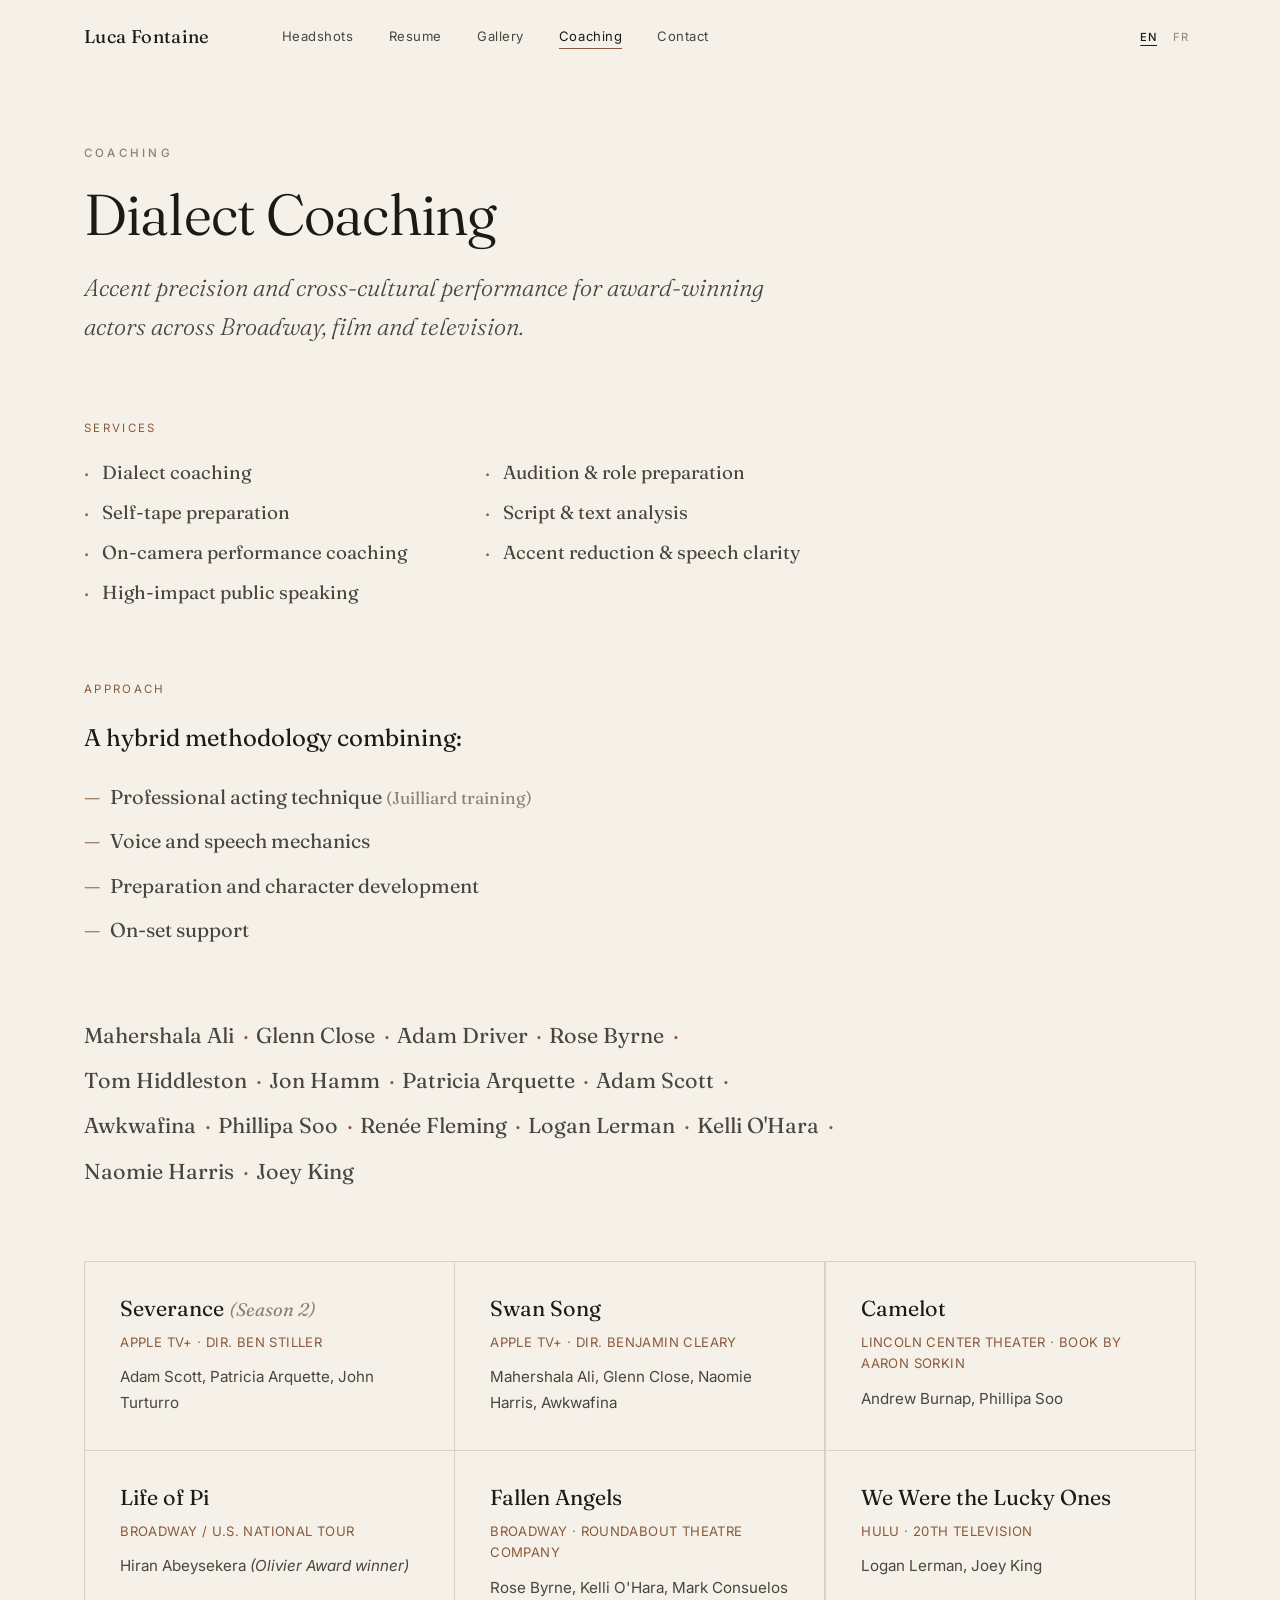
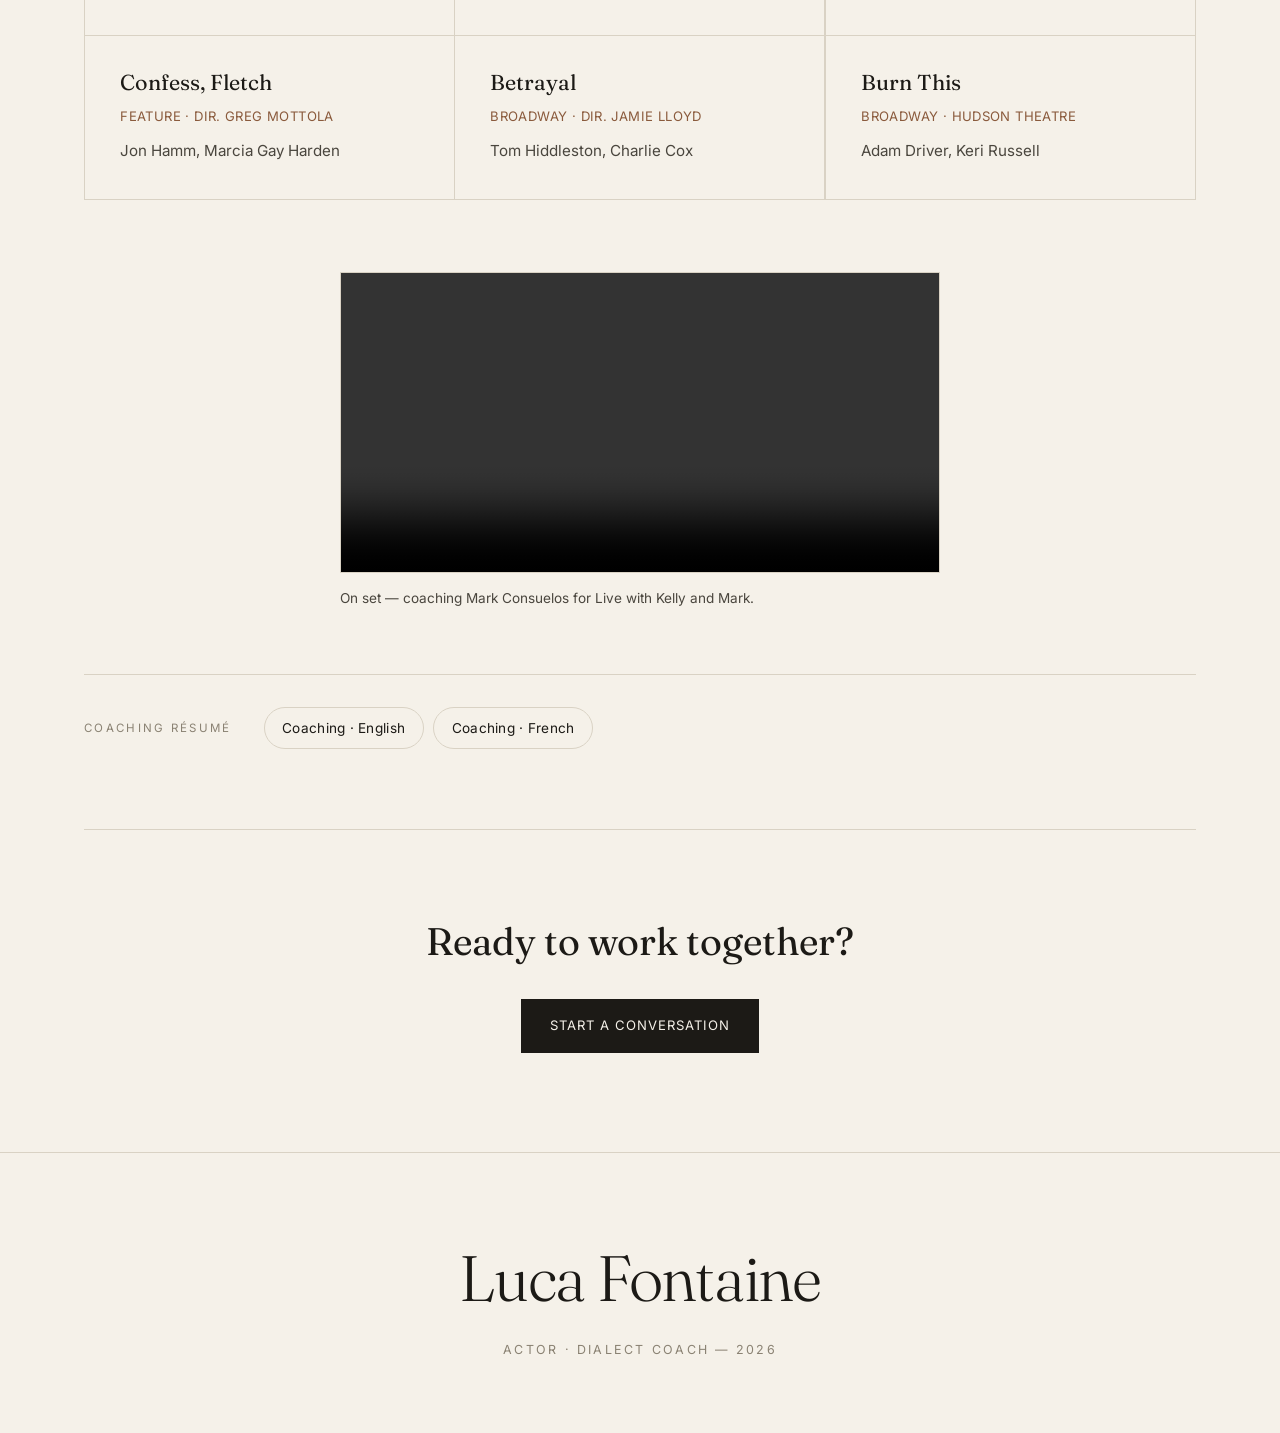
==== coaching.html @ 54ad3d99 "Build out site: headshots, resume, coaching sales page; EN/FR only - Headshots/Resume/Gallery/Contac" ====
<!DOCTYPE html>
<html lang="en">
<head>
<meta charset="UTF-8" />
<meta name="viewport" content="width=device-width, initial-scale=1.0" />
<title data-i18n="meta.title.coaching">Dialect Coaching — Luca Fontaine</title>
<meta name="description" content="Luca Fontaine is a dialect coach for award-winning actors across Broadway, film and television — Severance, Swan Song, Camelot, Betrayal and more." />
<meta name="author" content="Luca Fontaine" />

<!-- Open Graph -->
<meta property="og:type" content="website" />
<meta property="og:title" content="Luca Fontaine — Dialect Coaching" />
<meta property="og:description" content="Accent precision and cross-cultural performance for award-winning actors across Broadway, film and television." />
<meta property="og:image" content="assets/img/headshot-01.jpg" />

<link rel="icon" href="assets/favicon.svg" type="image/svg+xml" />

<!-- Fonts -->
<link rel="preconnect" href="https://fonts.googleapis.com" />
<link rel="preconnect" href="https://fonts.gstatic.com" crossorigin />
<link href="https://fonts.googleapis.com/css2?family=Fraunces:ital,opsz,wght@0,9..144,300..600;1,9..144,300..500&family=Inter:wght@300;400;500&display=swap" rel="stylesheet" />

<link rel="stylesheet" href="styles.css" />
</head>
<body>

<!-- ===== Navigation ===== -->
<header class="nav" id="nav">
  <div class="nav__inner">
    <a href="index.html" class="nav__brand">Luca&nbsp;Fontaine</a>
    <nav class="nav__links" id="navLinks">
      <a href="headshot.html" data-i18n="nav.headshot">Headshots</a>
      <a href="resume.html" data-i18n="nav.resume">Resume</a>
      <a href="gallery.html" data-i18n="nav.gallery">Gallery</a>
      <a href="coaching.html" class="is-active" aria-current="page" data-i18n="nav.coaching">Coaching</a>
      <a href="contact.html" data-i18n="nav.contact">Contact</a>
    </nav>
    <div class="lang" id="lang" role="group" aria-label="Language">
      <button type="button" data-lang="en">EN</button>
      <button type="button" data-lang="fr">FR</button>
    </div>
    <button class="nav__toggle" id="navToggle" aria-label="Toggle menu" aria-expanded="false">
      <span></span><span></span>
    </button>
  </div>
</header>

<main id="top">

  <!-- ===== Dialect Coaching ===== -->
  <section class="section section--top coaching" id="coaching">
    <div class="section__head reveal">
      <p class="eyebrow" data-i18n="coaching.eyebrow">Coaching</p>
      <h2 class="section__title" data-i18n="coaching.title">Dialect Coaching</h2>
      <p class="section__lede" data-i18n="coaching.lede">Accent precision and cross-cultural performance for award-winning actors across Broadway, film and television.</p>
    </div>

    <div class="services reveal">
      <p class="services__label" data-i18n="coaching.services.label">Services</p>
      <ul class="services__list" data-i18n-html="coaching.services.items">
        <li>Dialect coaching</li>
        <li>Audition &amp; role preparation</li>
        <li>Self-tape preparation</li>
        <li>Script &amp; text analysis</li>
        <li>On-camera performance coaching</li>
        <li>Accent reduction &amp; speech clarity</li>
        <li>High-impact public speaking</li>
      </ul>
    </div>

    <div class="method reveal">
      <p class="method__label" data-i18n="coaching.method.label">Approach</p>
      <p class="method__intro" data-i18n="coaching.method.intro">A hybrid methodology combining:</p>
      <ul class="method__list" data-i18n-html="coaching.method.items">
        <li>Professional acting technique <span>(Juilliard training)</span></li>
        <li>Voice and speech mechanics</li>
        <li>Preparation and character development</li>
        <li>On-set support</li>
      </ul>
    </div>

    <div class="names reveal" aria-label="Selected talent coached">
      <span>Mahershala Ali</span><span>Glenn Close</span><span>Adam Driver</span>
      <span>Rose Byrne</span><span>Tom Hiddleston</span><span>Jon Hamm</span>
      <span>Patricia Arquette</span><span>Adam Scott</span><span>Awkwafina</span>
      <span>Phillipa Soo</span><span>Renée Fleming</span><span>Logan Lerman</span>
      <span>Kelli O'Hara</span><span>Naomie Harris</span><span>Joey King</span>
    </div>

    <div class="coach-grid">
      <article class="coach reveal">
        <h3>Severance <span data-i18n="season2">(Season 2)</span></h3>
        <p class="coach__meta" data-i18n="coach.severance.meta">Apple TV+ · dir. Ben Stiller</p>
        <p class="coach__cast">Adam Scott, Patricia Arquette, John Turturro</p>
      </article>
      <article class="coach reveal">
        <h3>Swan Song</h3>
        <p class="coach__meta" data-i18n="coach.swansong.meta">Apple TV+ · dir. Benjamin Cleary</p>
        <p class="coach__cast">Mahershala Ali, Glenn Close, Naomie Harris, Awkwafina</p>
      </article>
      <article class="coach reveal">
        <h3>Camelot</h3>
        <p class="coach__meta" data-i18n="coach.camelot.meta">Lincoln Center Theater · book by Aaron Sorkin</p>
        <p class="coach__cast">Andrew Burnap, Phillipa Soo</p>
      </article>
      <article class="coach reveal">
        <h3>Life of Pi</h3>
        <p class="coach__meta" data-i18n="coach.lifeofpi.meta">Broadway / U.S. National Tour</p>
        <p class="coach__cast">Hiran Abeysekera <em data-i18n="coach.lifeofpi.cast">(Olivier Award winner)</em></p>
      </article>
      <article class="coach reveal">
        <h3>Fallen Angels</h3>
        <p class="coach__meta" data-i18n="coach.fallenangels.meta">Broadway · Roundabout Theatre Company</p>
        <p class="coach__cast">Rose Byrne, Kelli O'Hara, Mark Consuelos</p>
      </article>
      <article class="coach reveal">
        <h3>We Were the Lucky Ones</h3>
        <p class="coach__meta" data-i18n="coach.luckyones.meta">Hulu · 20th Television</p>
        <p class="coach__cast">Logan Lerman, Joey King</p>
      </article>
      <article class="coach reveal">
        <h3>Confess, Fletch</h3>
        <p class="coach__meta" data-i18n="coach.fletch.meta">Feature · dir. Greg Mottola</p>
        <p class="coach__cast">Jon Hamm, Marcia Gay Harden</p>
      </article>
      <article class="coach reveal">
        <h3>Betrayal</h3>
        <p class="coach__meta" data-i18n="coach.betrayal.meta">Broadway · dir. Jamie Lloyd</p>
        <p class="coach__cast">Tom Hiddleston, Charlie Cox</p>
      </article>
      <article class="coach reveal">
        <h3>Burn This</h3>
        <p class="coach__meta" data-i18n="coach.burnthis.meta">Broadway · Hudson Theatre</p>
        <p class="coach__cast">Adam Driver, Keri Russell</p>
      </article>
    </div>

    <figure class="coach-video reveal">
      <video controls preload="metadata" playsinline>
        <source src="assets/video/mark-consuelos-coaching.mp4" type="video/mp4" />
      </video>
      <figcaption data-i18n="coaching.video.label">On set — coaching Mark Consuelos for Live with Kelly and Mark.</figcaption>
    </figure>

    <div class="resumes reveal">
      <p class="resumes__label" data-i18n="resumes.coachLabel">Coaching résumé</p>
      <div class="resumes__links">
        <a href="assets/cv/Luca-Fontaine-Dialect-Coaching-EN.pdf" target="_blank" rel="noopener" data-i18n="link.coachEN">Coaching · English</a>
        <a href="assets/cv/Luca-Fontaine-Dialect-Coaching-FR.pdf" target="_blank" rel="noopener" data-i18n="link.coachFR">Coaching · French</a>
      </div>
    </div>

    <div class="cta reveal">
      <h3 class="cta__title" data-i18n="coaching.cta.title">Ready to work together?</h3>
      <a class="btn" href="contact.html" data-i18n="coaching.cta.btn">Start a conversation</a>
    </div>
  </section>

</main>

<footer class="footer">
  <p class="footer__name">Luca Fontaine</p>
  <p class="footer__meta"><span data-i18n="footer.meta">Actor · Dialect Coach</span> — <span id="year"></span></p>
</footer>

<script src="i18n.js"></script>
<script src="script.js"></script>
</body>
</html>
---- styles.css ----
/* ============================================================
   Luca Fontaine — Actor
   Clean, light, editorial. Warm paper + ink, Fraunces serif.
   ============================================================ */

:root {
  --paper:      #f5f1e9;
  --paper-2:    #efeae0;
  --ink:        #1c1a16;
  --ink-soft:   #4a463e;
  --muted:      #8a8273;
  --line:       #d9d2c4;
  --accent:     #8a5a3c;   /* warm sienna, used sparingly */
  --max:        1240px;
  --gut:        clamp(1.25rem, 5vw, 5rem);

  --serif: "Fraunces", Georgia, "Times New Roman", serif;
  --sans:  "Inter", system-ui, -apple-system, sans-serif;

  --ease: cubic-bezier(0.22, 1, 0.36, 1);
}

* { box-sizing: border-box; }

html { scroll-behavior: smooth; }

body {
  margin: 0;
  background: var(--paper);
  color: var(--ink);
  font-family: var(--sans);
  font-weight: 400;
  line-height: 1.65;
  font-size: 17px;
  -webkit-font-smoothing: antialiased;
  text-rendering: optimizeLegibility;
  overflow-x: hidden;
}

img { display: block; max-width: 100%; height: auto; }

a { color: inherit; text-decoration: none; }

::selection { background: var(--accent); color: var(--paper); }

/* ---------- Shared typography ---------- */
.eyebrow {
  font-family: var(--sans);
  font-size: 0.72rem;
  font-weight: 500;
  letter-spacing: 0.28em;
  text-transform: uppercase;
  color: var(--muted);
  margin: 0 0 1.4rem;
}

.section__title {
  font-family: var(--serif);
  font-weight: 340;
  font-size: clamp(2.1rem, 5.5vw, 3.6rem);
  line-height: 1.04;
  letter-spacing: -0.015em;
  margin: 0;
}

.section__lede {
  font-family: var(--serif);
  font-size: clamp(1.15rem, 2.4vw, 1.5rem);
  font-style: italic;
  font-weight: 300;
  color: var(--ink-soft);
  max-width: 46ch;
  margin: 1.4rem 0 0;
}

/* ============================================================
   Navigation
   ============================================================ */
.nav {
  position: fixed;
  top: 0; left: 0; right: 0;
  z-index: 50;
  transition: background 0.4s var(--ease), box-shadow 0.4s var(--ease);
}
.nav.is-stuck {
  background: rgba(245, 241, 233, 0.85);
  backdrop-filter: blur(12px);
  box-shadow: 0 1px 0 var(--line);
}
.nav__inner {
  max-width: var(--max);
  margin: 0 auto;
  padding: 1.4rem var(--gut);
  display: flex;
  align-items: center;
  justify-content: space-between;
}
.nav__brand {
  font-family: var(--serif);
  font-size: 1.15rem;
  font-weight: 420;
  letter-spacing: 0.02em;
}
.nav__links {
  display: flex;
  gap: 2.2rem;
  margin-left: clamp(2rem, 6vw, 4.5rem);
}
.nav__links a {
  font-size: 0.82rem;
  letter-spacing: 0.04em;
  color: var(--ink-soft);
  position: relative;
  padding-bottom: 2px;
  transition: color 0.25s var(--ease);
}
.nav__links a::after {
  content: "";
  position: absolute;
  left: 0; bottom: 0;
  width: 0; height: 1px;
  background: var(--ink);
  transition: width 0.3s var(--ease);
}
.nav__links a:hover { color: var(--ink); }
.nav__links a:hover::after { width: 100%; }
.nav__links a.is-active { color: var(--ink); }
.nav__links a.is-active::after { width: 100%; background: var(--accent); }

.nav__toggle {
  display: none;
  background: none;
  border: 0;
  cursor: pointer;
  width: 30px; height: 22px;
  position: relative;
}
.nav__toggle span {
  position: absolute;
  left: 0; right: 0;
  height: 1.5px;
  background: var(--ink);
  transition: transform 0.35s var(--ease), opacity 0.25s var(--ease);
}
.nav__toggle span:nth-child(1) { top: 4px; }
.nav__toggle span:nth-child(2) { bottom: 4px; }
.nav.is-open .nav__toggle span:nth-child(1) { top: 10px; transform: rotate(45deg); }
.nav.is-open .nav__toggle span:nth-child(2) { bottom: 10px; transform: rotate(-45deg); }

/* ============================================================
   Hero
   ============================================================ */
.hero {
  max-width: var(--max);
  margin: 0 auto;
  padding: clamp(7rem, 16vh, 11rem) var(--gut) clamp(3rem, 8vh, 6rem);
  display: grid;
  grid-template-columns: 1.05fr 0.95fr;
  gap: clamp(2rem, 6vw, 5rem);
  align-items: center;
}
.hero__name {
  font-family: var(--serif);
  font-weight: 300;
  font-size: clamp(3.4rem, 12vw, 8.5rem);
  line-height: 0.92;
  letter-spacing: -0.03em;
  margin: 0.5rem 0 0;
}
.hero__tag {
  font-family: var(--serif);
  font-style: italic;
  font-weight: 300;
  font-size: clamp(1.1rem, 2.3vw, 1.4rem);
  color: var(--ink-soft);
  max-width: 34ch;
  margin: 1.8rem 0 2.4rem;
}
.hero__cta { display: flex; gap: 1rem; flex-wrap: wrap; }
.hero__media {
  position: relative;
}
.hero__media img {
  width: 100%;
  aspect-ratio: 1597 / 2000;
  object-fit: cover;
  filter: grayscale(0.06) contrast(1.02);
}
.hero__media::after {
  content: "";
  position: absolute;
  inset: 12px -12px -12px 12px;
  border: 1px solid var(--line);
  z-index: -1;
}

/* ---------- Buttons ---------- */
.btn {
  display: inline-block;
  font-size: 0.82rem;
  letter-spacing: 0.08em;
  text-transform: uppercase;
  padding: 0.95rem 1.7rem;
  background: var(--ink);
  color: var(--paper);
  border: 1px solid var(--ink);
  transition: background 0.3s var(--ease), color 0.3s var(--ease), transform 0.3s var(--ease);
}
.btn:hover { background: transparent; color: var(--ink); transform: translateY(-2px); }
.btn--ghost { background: transparent; color: var(--ink); }
.btn--ghost:hover { background: var(--ink); color: var(--paper); }

/* ============================================================
   Marquee strip
   ============================================================ */
.marquee {
  border-top: 1px solid var(--line);
  border-bottom: 1px solid var(--line);
  overflow: hidden;
  padding: 1.1rem 0;
  white-space: nowrap;
}
.marquee__track {
  display: inline-flex;
  gap: 2.2rem;
  align-items: center;
  animation: scroll 38s linear infinite;
  font-family: var(--serif);
  font-style: italic;
  font-size: 1.05rem;
  color: var(--ink-soft);
}
.marquee__track span:nth-child(even) { color: var(--accent); }
@keyframes scroll {
  from { transform: translateX(0); }
  to   { transform: translateX(-50%); }
}

/* ============================================================
   Sections
   ============================================================ */
.section {
  max-width: var(--max);
  margin: 0 auto;
  padding: clamp(4.5rem, 11vh, 8rem) var(--gut);
}
/* First section on a sub-page: extra top padding to clear the fixed nav */
.section--top { padding-top: clamp(7rem, 16vh, 10rem); }
.section__head { margin-bottom: clamp(2.5rem, 6vw, 4.5rem); }

/* ============================================================
   Credits
   ============================================================ */
.credits {
  display: grid;
  grid-template-columns: 1fr;
  gap: clamp(2.5rem, 5vw, 4.5rem) clamp(3rem, 7vw, 6rem);
}
.credits__cat {
  font-family: var(--sans);
  font-size: 0.72rem;
  font-weight: 500;
  letter-spacing: 0.2em;
  text-transform: uppercase;
  color: var(--accent);
  margin: 0 0 1.2rem;
  padding-bottom: 0.8rem;
  border-bottom: 1px solid var(--line);
}
.credits__list { list-style: none; margin: 0; padding: 0; }
.credits__list li {
  display: grid;
  grid-template-columns: 1.4fr 0.8fr 1.4fr;
  gap: 1rem;
  align-items: baseline;
  padding: 0.85rem 0;
  border-bottom: 1px solid color-mix(in srgb, var(--line) 60%, transparent);
}
.credits__list { columns: 2; column-gap: 6rem; }
.credits__list li { break-inside: avoid; }
.c-title { font-family: var(--serif); font-size: 1.18rem; font-weight: 400; }
.c-title em { font-style: italic; color: var(--muted); font-size: 0.92em; }
.c-role { color: var(--ink-soft); font-size: 0.9rem; }
.c-dir  { color: var(--muted); font-size: 0.88rem; text-align: right; }

/* ---------- Résumé download links ---------- */
.resumes {
  margin-top: clamp(2.5rem, 6vw, 4rem);
  padding-top: 2rem;
  border-top: 1px solid var(--line);
  display: flex;
  flex-wrap: wrap;
  align-items: center;
  gap: 1rem 2rem;
}
.resumes--top {
  margin-top: clamp(1.5rem, 3vw, 2.2rem);
  margin-bottom: clamp(2.5rem, 6vw, 4rem);
  padding-top: 0;
  padding-bottom: 0;
  border-top: none;
  border-bottom: none;
}
.resumes__label {
  font-size: 0.72rem;
  letter-spacing: 0.2em;
  text-transform: uppercase;
  color: var(--muted);
  margin: 0;
}
.resumes__links { display: flex; flex-wrap: wrap; gap: 0.6rem; }
.resumes__links a {
  font-size: 0.85rem;
  letter-spacing: 0.02em;
  padding: 0.55rem 1.1rem;
  border: 1px solid var(--line);
  border-radius: 999px;
  transition: border-color 0.25s var(--ease), background 0.25s var(--ease), color 0.25s var(--ease);
}
.resumes__links a:hover { background: var(--ink); color: var(--paper); border-color: var(--ink); }

/* ============================================================
   Full-bleed break
   ============================================================ */
.break {
  position: relative;
  height: clamp(60vh, 85vh, 900px);
  overflow: hidden;
  background: #15130f;
}
.break img {
  width: 100%; height: 100%;
  object-fit: cover;
  object-position: center 10%;
  opacity: 0.92;
}
.break__quote {
  position: absolute;
  left: 0; right: 0; bottom: clamp(2.5rem, 8vw, 6rem);
  margin: 0;
  padding: 0 var(--gut);
  text-align: center;
  font-family: var(--serif);
  font-style: italic;
  font-weight: 300;
  font-size: clamp(1.4rem, 3.6vw, 2.6rem);
  line-height: 1.25;
  color: var(--paper);
  max-width: 22ch;
  margin-inline: auto;
  text-shadow: 0 2px 30px rgba(0,0,0,0.5);
}

/* ============================================================
   Coaching
   ============================================================ */
.coaching { position: relative; }
.names {
  display: flex;
  flex-wrap: wrap;
  gap: 0.6rem 0.5rem;
  margin-bottom: clamp(3rem, 6vw, 4.5rem);
  max-width: 70ch;
}
.names span {
  font-family: var(--serif);
  font-size: clamp(1rem, 2vw, 1.35rem);
  color: var(--ink-soft);
}
.names span:not(:last-child)::after {
  content: "·";
  margin-left: 0.55rem;
  color: var(--accent);
}
.services { margin-bottom: clamp(3rem, 6vw, 4.5rem); max-width: 70ch; }
.services__label {
  font-size: 0.72rem;
  letter-spacing: 0.2em;
  text-transform: uppercase;
  color: var(--accent);
  margin: 0 0 1.2rem;
}
.services__list {
  list-style: none;
  margin: 0;
  padding: 0;
  display: grid;
  grid-template-columns: repeat(2, 1fr);
  gap: 0.55rem 2rem;
}
.services__list li {
  font-family: var(--serif);
  font-size: clamp(1rem, 1.6vw, 1.18rem);
  color: var(--ink-soft);
  padding-left: 1.1rem;
  position: relative;
}
.services__list li::before {
  content: "·";
  position: absolute;
  left: 0;
  color: var(--accent);
}
.services__list .services__wide { grid-column: 1 / -1; }

.method { margin-bottom: clamp(3rem, 6vw, 4.5rem); max-width: 70ch; }
.method__label {
  font-size: 0.72rem;
  letter-spacing: 0.2em;
  text-transform: uppercase;
  color: var(--accent);
  margin: 0 0 1.2rem;
}
.method__intro {
  font-family: var(--serif);
  font-size: clamp(1.15rem, 2.4vw, 1.5rem);
  color: var(--ink);
  margin: 0 0 1.4rem;
}
.method__list { list-style: none; margin: 0; padding: 0; display: grid; gap: 0.7rem; }
.method__list li {
  font-family: var(--serif);
  font-size: clamp(1.05rem, 1.8vw, 1.25rem);
  color: var(--ink-soft);
  padding-left: 1.6rem;
  position: relative;
}
.method__list li::before {
  content: "—";
  position: absolute;
  left: 0;
  color: var(--accent);
}
.method__list li span { color: var(--muted); font-size: 0.86em; }

.cta {
  text-align: center;
  margin-top: clamp(3rem, 7vw, 5rem);
  padding-top: clamp(3rem, 7vw, 5rem);
  border-top: 1px solid var(--line);
}
.cta__title {
  font-family: var(--serif);
  font-weight: 400;
  font-size: clamp(1.6rem, 3.5vw, 2.4rem);
  margin: 0 0 1.6rem;
}

.coach-grid {
  display: grid;
  grid-template-columns: repeat(3, 1fr);
  gap: 1px;
  background: var(--line);
  border: 1px solid var(--line);
}
.coach {
  background: var(--paper);
  padding: clamp(1.5rem, 3vw, 2.2rem);
  transition: background 0.35s var(--ease);
}
.coach:hover { background: var(--paper-2); }
.coach h3 {
  font-family: var(--serif);
  font-weight: 400;
  font-size: 1.35rem;
  margin: 0 0 0.6rem;
  line-height: 1.15;
}
.coach h3 span { color: var(--muted); font-size: 0.85em; font-style: italic; }
.coach__meta {
  font-size: 0.82rem;
  letter-spacing: 0.03em;
  color: var(--accent);
  margin: 0 0 0.7rem;
  text-transform: uppercase;
}
.coach__cast { margin: 0; color: var(--ink-soft); font-size: 0.95rem; }

/* ============================================================
   Gallery
   ============================================================ */
.grid {
  columns: 3;
  column-gap: clamp(0.6rem, 1.5vw, 1.2rem);
}
.grid__item {
  margin: 0 0 clamp(0.6rem, 1.5vw, 1.2rem);
  break-inside: avoid;
  overflow: hidden;
  cursor: zoom-in;
  background: var(--paper-2);
}
.grid__item img {
  width: 100%;
  transition: transform 0.7s var(--ease), filter 0.5s var(--ease);
  filter: grayscale(0.05);
}
.grid__item:hover img { transform: scale(1.04); filter: grayscale(0); }

/* ============================================================
   About
   ============================================================ */
.about {
  display: grid;
  grid-template-columns: 0.85fr 1.15fr;
  gap: clamp(2.5rem, 6vw, 5rem);
  align-items: start;
}
.about__media { position: relative; align-self: stretch; }
.about__media img {
  width: 100%;
  aspect-ratio: 1452 / 2000;
  object-fit: cover;
  position: sticky;
  top: 6rem;
  filter: grayscale(0.1);
}
.about__text p { color: var(--ink-soft); margin: 0 0 1.2rem; max-width: 60ch; }
.about__text p:first-of-type { margin-top: 1.6rem; }
.about__text strong { color: var(--ink); font-weight: 500; }
.facts {
  margin: 2.4rem 0 0;
  border-top: 1px solid var(--line);
}
.facts > div {
  display: grid;
  grid-template-columns: 0.4fr 1.6fr;
  gap: 1rem;
  padding: 1rem 0;
  border-bottom: 1px solid color-mix(in srgb, var(--line) 60%, transparent);
}
.facts dt {
  font-size: 0.72rem;
  letter-spacing: 0.16em;
  text-transform: uppercase;
  color: var(--muted);
}
.facts dd { margin: 0; color: var(--ink-soft); font-size: 0.95rem; }
.facts dd em { color: var(--muted); font-style: italic; }

/* ============================================================
   Contact
   ============================================================ */
.contact__cols {
  display: grid;
  grid-template-columns: repeat(3, 1fr);
  gap: clamp(2rem, 5vw, 4rem);
  border-top: 1px solid var(--line);
  padding-top: clamp(2.5rem, 5vw, 4rem);
}
.contact__col h3 {
  font-family: var(--sans);
  font-size: 0.72rem;
  font-weight: 500;
  letter-spacing: 0.2em;
  text-transform: uppercase;
  color: var(--muted);
  margin: 0 0 1.2rem;
}
.contact__col h3 span { color: var(--line); }
.contact__col p { margin: 0 0 0.4rem; }
.contact__name {
  font-family: var(--serif);
  font-size: 1.5rem;
  color: var(--ink);
}
.contact__sub { color: var(--muted); font-size: 0.9rem; }
.contact__col a {
  border-bottom: 1px solid var(--line);
  transition: border-color 0.25s var(--ease), color 0.25s var(--ease);
  word-break: break-word;
}
.contact__col a:hover { border-color: var(--ink); color: var(--accent); }

/* ============================================================
   Footer
   ============================================================ */
.footer {
  border-top: 1px solid var(--line);
  padding: clamp(3rem, 6vw, 4.5rem) var(--gut);
  text-align: center;
}
.footer__name {
  font-family: var(--serif);
  font-size: clamp(2rem, 8vw, 4rem);
  font-weight: 300;
  letter-spacing: -0.02em;
  margin: 0 0 0.6rem;
}
.footer__meta {
  font-size: 0.78rem;
  letter-spacing: 0.18em;
  text-transform: uppercase;
  color: var(--muted);
  margin: 0;
}

/* ============================================================
   Lightbox
   ============================================================ */
.lightbox {
  position: fixed;
  inset: 0;
  z-index: 100;
  background: rgba(20, 18, 14, 0.94);
  display: flex;
  align-items: center;
  justify-content: center;
  opacity: 0;
  visibility: hidden;
  transition: opacity 0.35s var(--ease), visibility 0.35s var(--ease);
}
.lightbox.is-open { opacity: 1; visibility: visible; }
.lightbox__img {
  max-width: 88vw;
  max-height: 86vh;
  object-fit: contain;
  box-shadow: 0 20px 70px rgba(0,0,0,0.5);
}
.lightbox__close,
.lightbox__nav {
  position: absolute;
  background: none;
  border: 0;
  color: var(--paper);
  cursor: pointer;
  opacity: 0.7;
  transition: opacity 0.25s var(--ease);
  line-height: 1;
}
.lightbox__close:hover,
.lightbox__nav:hover { opacity: 1; }
.lightbox__close { top: 1.5rem; right: 2rem; font-size: 2.6rem; }
.lightbox__nav { top: 50%; transform: translateY(-50%); font-size: 3.5rem; padding: 1rem; }
.lightbox__nav--prev { left: 1rem; }
.lightbox__nav--next { right: 1rem; }

/* ============================================================
   Reveal animation
   ============================================================ */
.reveal {
  opacity: 0;
  transform: translateY(28px);
  transition: opacity 0.9s var(--ease), transform 0.9s var(--ease);
  will-change: opacity, transform;
}
.reveal.is-in { opacity: 1; transform: none; }

@media (prefers-reduced-motion: reduce) {
  * { animation: none !important; scroll-behavior: auto !important; }
  .reveal { opacity: 1; transform: none; transition: none; }
}

/* ============================================================
   Language switcher
   ============================================================ */
.lang {
  display: flex;
  align-items: center;
  gap: 0.1rem;
  margin-left: auto;
  padding-left: 1.4rem;
}
.lang button {
  background: none;
  border: 0;
  cursor: pointer;
  font-family: var(--sans);
  font-size: 0.7rem;
  letter-spacing: 0.08em;
  color: var(--muted);
  padding: 0.35rem 0.45rem;
  line-height: 1;
  transition: color 0.25s var(--ease);
}
.lang button:hover { color: var(--ink); }
.lang button.is-active {
  color: var(--ink);
  font-weight: 500;
  text-decoration: underline;
  text-underline-offset: 4px;
  text-decoration-thickness: 1px;
}

/* ============================================================
   Featured film (Blue or Green)
   ============================================================ */
.featured {
  display: grid;
  grid-template-columns: 0.82fr 1.18fr;
  gap: clamp(2rem, 5vw, 4.5rem);
  align-items: center;
  padding-top: 0;
}
.featured__role {
  font-family: var(--sans);
  font-size: 0.72rem;
  font-weight: 500;
  letter-spacing: 0.2em;
  text-transform: uppercase;
  color: var(--accent);
  margin: 1.3rem 0 1.3rem;
}
.featured__desc {
  color: var(--ink-soft);
  max-width: 42ch;
  margin: 0 0 2rem;
}
.video {
  position: relative;
  width: 100%;
  aspect-ratio: 16 / 9;
  background: #15130f;
  overflow: hidden;
  box-shadow: 0 24px 60px rgba(0, 0, 0, 0.18);
}
.video iframe {
  position: absolute;
  inset: 0;
  width: 100%;
  height: 100%;
  border: 0;
}
.video__facade {
  position: absolute;
  inset: 0;
  width: 100%;
  height: 100%;
  padding: 0;
  border: 0;
  margin: 0;
  cursor: pointer;
  background: #15130f;
  display: block;
}
.video__facade img {
  width: 100%;
  height: 100%;
  object-fit: cover;
  opacity: 0.92;
  transition: opacity 0.35s var(--ease);
}
.video__facade:hover img { opacity: 1; }
.video__play {
  position: absolute;
  top: 50%;
  left: 50%;
  transform: translate(-50%, -50%);
  width: 78px;
  height: 78px;
  border-radius: 50%;
  background: rgba(20, 18, 14, 0.5);
  border: 1px solid rgba(245, 241, 233, 0.75);
  transition: background 0.3s var(--ease), transform 0.3s var(--ease);
}
.video__play::after {
  content: "";
  position: absolute;
  top: 50%;
  left: 54%;
  transform: translate(-50%, -50%);
  border-style: solid;
  border-width: 12px 0 12px 21px;
  border-color: transparent transparent transparent #f5f1e9;
}
.video__facade:hover .video__play {
  background: var(--accent);
  transform: translate(-50%, -50%) scale(1.08);
}

/* ============================================================
   Mobile navigation (room for the language switcher)
   ============================================================ */
@media (max-width: 880px) {
  .nav__links {
    position: fixed;
    inset: 0 0 0 auto;
    width: min(76vw, 320px);
    margin-left: 0;
    flex-direction: column;
    justify-content: center;
    gap: 2rem;
    padding: 2rem 2.4rem;
    background: var(--paper);
    box-shadow: -10px 0 40px rgba(0, 0, 0, 0.12);
    transform: translateX(100%);
    transition: transform 0.4s var(--ease);
  }
  .nav.is-open .nav__links { transform: translateX(0); }
  .nav__links a { font-size: 1.1rem; }
  .nav__toggle { display: block; z-index: 60; }
  .lang { margin-left: auto; padding-left: 0; }
}

/* ============================================================
   Responsive
   ============================================================ */
@media (max-width: 900px) {
  .featured { grid-template-columns: 1fr; }
  .hero {
    grid-template-columns: 1fr;
    padding-top: 7rem;
    text-align: left;
  }
  .hero__media { max-width: 420px; }
  .credits__list { columns: 1; }
  .coach-grid { grid-template-columns: 1fr 1fr; }
  .about { grid-template-columns: 1fr; }
  .about__media { max-width: 380px; }
  .about__media img { position: static; }
  .contact__cols { grid-template-columns: 1fr; gap: 2.5rem; }
  .grid { columns: 2; }
}

@media (max-width: 620px) {
  body { font-size: 16px; }
  .lang button { padding: 0.35rem 0.32rem; font-size: 0.66rem; }
  .credits__list li { grid-template-columns: 1fr; gap: 0.15rem; padding: 0.9rem 0; }
  .c-dir { text-align: left; }
  .coach-grid { grid-template-columns: 1fr; }
  .services__list { grid-template-columns: 1fr; }
  .grid { columns: 1; }
  .facts > div { grid-template-columns: 1fr; gap: 0.2rem; }
  .lightbox__nav { font-size: 2.4rem; }
}

/* ============================================================
   Home — full-screen portrait, name at the bottom
   ============================================================ */
.home {
  position: relative;
  height: 100svh;
  min-height: 540px;
  width: 100%;
  overflow: hidden;
}
.home__img {
  position: absolute;
  inset: 0;
  width: 100%;
  height: 100%;
  object-fit: cover;
  object-position: center top;   /* anchor to the top so his full head is always visible */
  filter: grayscale(0.08) contrast(1.02);
}
.home::before {            /* top scrim so the nav stays legible — kept short so it doesn't dim his face */
  content: "";
  position: absolute;
  inset: 0 0 auto 0;
  height: clamp(80px, 15vh, 150px);
  background: linear-gradient(to bottom, rgba(10,9,7,0.55), transparent);
  pointer-events: none;
}
.home::after {            /* bottom scrim behind the name */
  content: "";
  position: absolute;
  inset: auto 0 0 0;
  height: 55%;
  background: linear-gradient(to top, rgba(10,9,7,0.72), transparent);
  pointer-events: none;
}
.home__overlay {
  position: absolute;
  left: 0; right: 0; bottom: 0;
  z-index: 2;
  max-width: var(--max);
  margin: 0 auto;
  padding: 0 var(--gut) clamp(2.4rem, 7vh, 5rem);
}
.home__role {
  font-size: 0.78rem;
  letter-spacing: 0.22em;
  text-transform: uppercase;
  color: rgba(245, 241, 233, 0.82);
  margin: 0 0 0.5rem;
}
.home__name {
  font-family: var(--serif);
  font-weight: 300;
  font-size: clamp(2.8rem, 11vw, 8rem);
  line-height: 0.9;
  letter-spacing: -0.03em;
  color: var(--paper);
  margin: 0;
}
/* Light nav over the home image (until the user scrolls and it sticks) */
body.is-home .nav:not(.is-stuck) .nav__brand,
body.is-home .nav:not(.is-stuck) .nav__links a,
body.is-home .nav:not(.is-stuck) .lang button { color: var(--paper); }
body.is-home .nav:not(.is-stuck) .lang button { border-color: rgba(245,241,233,0.4); }
body.is-home .nav:not(.is-stuck) .nav__toggle span { background: var(--paper); }

/* ============================================================
   Headshots — clean two-up grid (reuses lightbox via #grid)
   ============================================================ */
.headshots {
  display: grid;
  grid-template-columns: repeat(3, 1fr);
  gap: clamp(0.8rem, 2vw, 1.4rem);
}
.headshots .grid__item { margin: 0; }
.headshots .grid__item img { aspect-ratio: 4 / 5; object-fit: cover; }

/* ============================================================
   Gallery captions (production stills)
   ============================================================ */
.grid__item figcaption,
.grid__cap {
  font-size: 0.78rem;
  letter-spacing: 0.02em;
  color: var(--muted);
  padding: 0.55rem 0.1rem 0.2rem;
  cursor: default;
}
.grid__cap strong { color: var(--ink-soft); font-weight: 500; }

/* ============================================================
   Coaching video
   ============================================================ */
.coach-video { margin: clamp(2.8rem, 6vw, 4.5rem) auto 0; max-width: 600px; }
.coach-video video {
  width: 100%;
  height: auto;
  display: block;
  background: #000;
  border: 1px solid var(--line);
}
.coach-video figcaption {
  font-size: 0.85rem;
  color: var(--ink-soft);
  margin-top: 0.9rem;
}

/* ============================================================
   Approach
   ============================================================ */
.approach__body { max-width: 60ch; }
.approach__body p { color: var(--ink-soft); margin: 0 0 1.3rem; }
.placeholder {
  border: 1px dashed var(--line);
  background: var(--paper-2);
  color: var(--muted);
  font-style: italic;
  padding: clamp(1.6rem, 4vw, 2.6rem);
  margin-top: 1.5rem;
}

@media (max-width: 900px) {
  .headshots { grid-template-columns: repeat(2, 1fr); }
}
@media (max-width: 620px) {
  .headshots { grid-template-columns: 1fr; }
}
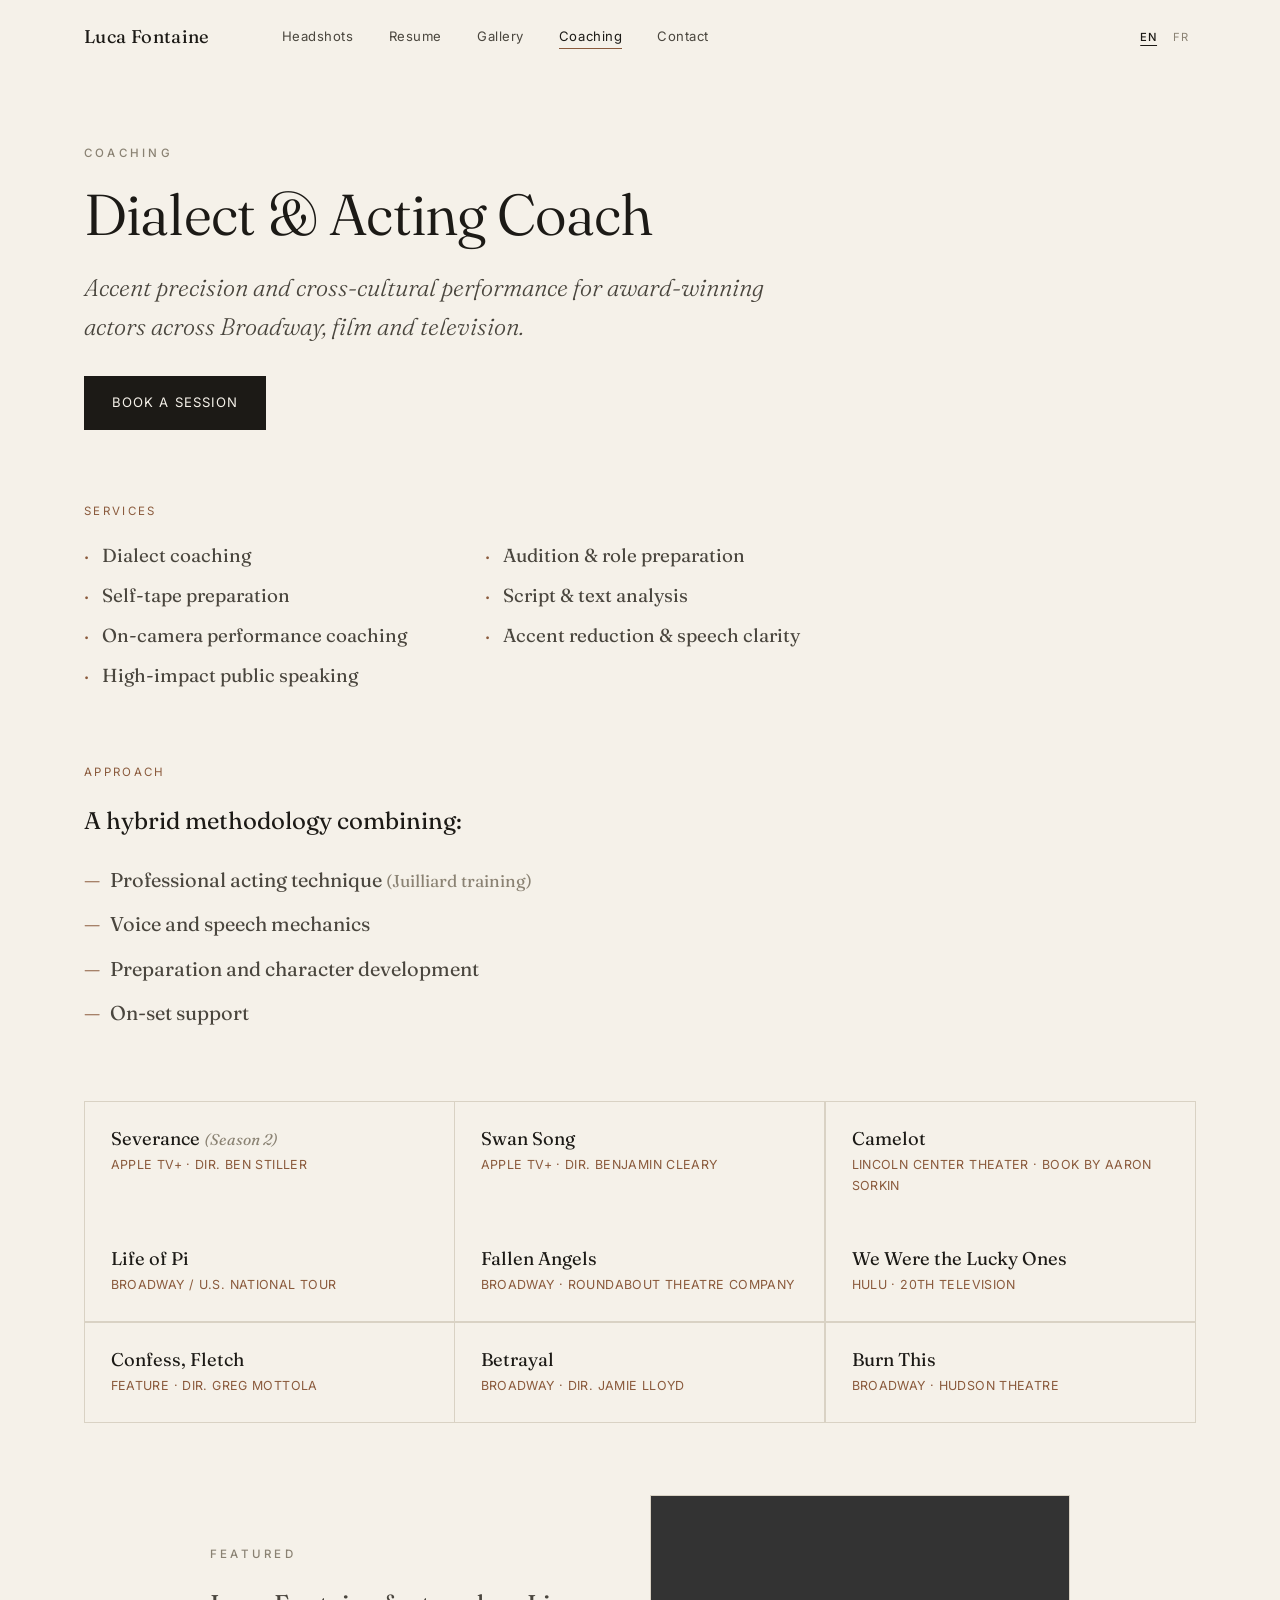
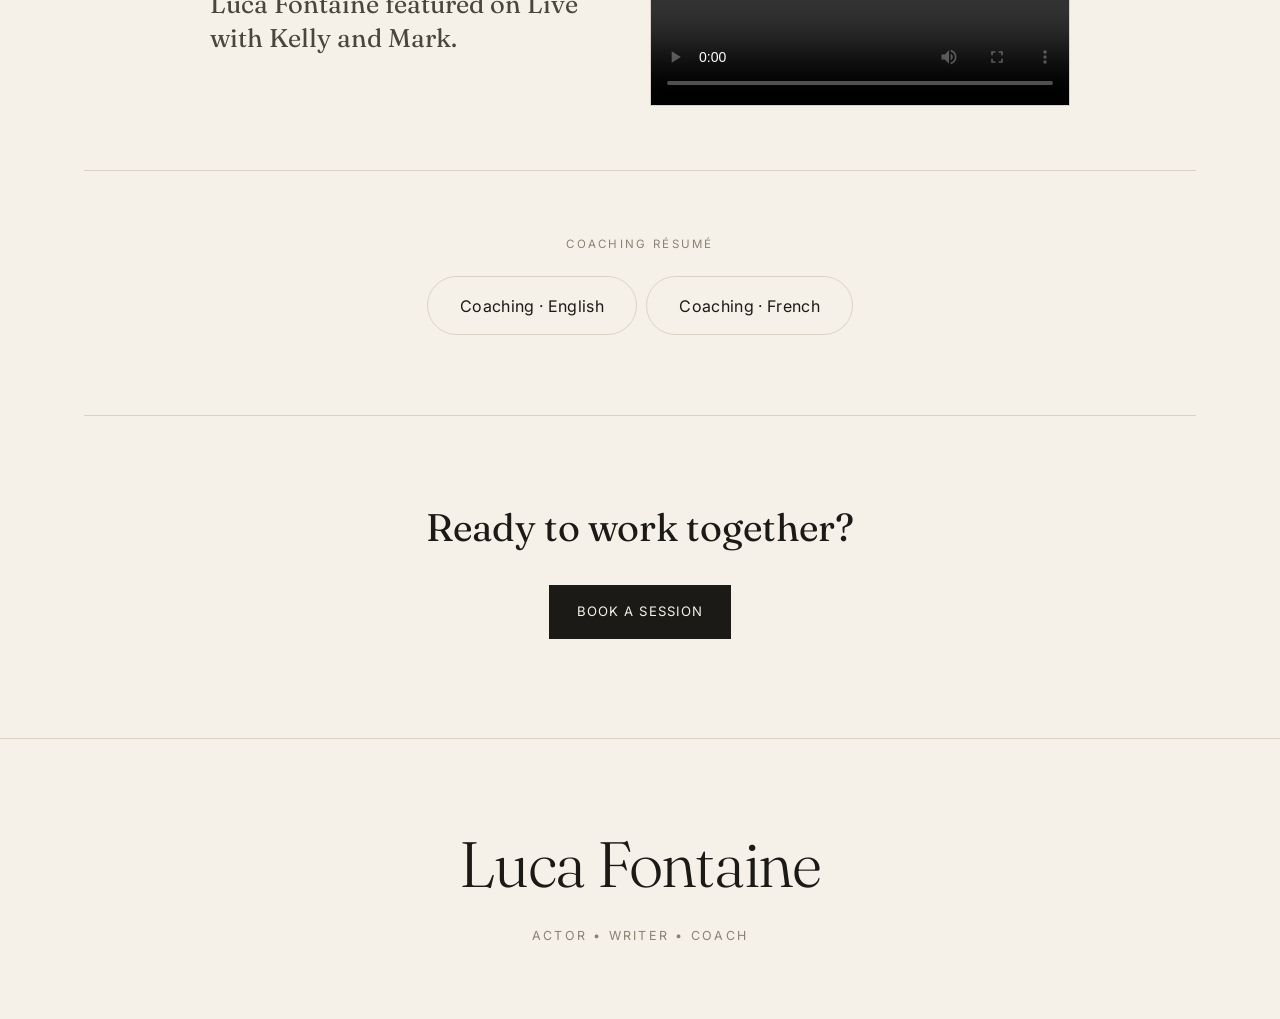
==== commit 2137b6d0: "Refine pages, add contact/booking forms, update footer - Resume: left-align title (now "Resume"), tw" ====
--- a/coaching.html
+++ b/coaching.html
@@ -51,8 +51,9 @@
   <section class="section section--top coaching" id="coaching">
     <div class="section__head reveal">
       <p class="eyebrow" data-i18n="coaching.eyebrow">Coaching</p>
-      <h2 class="section__title" data-i18n="coaching.title">Dialect Coaching</h2>
+      <h2 class="section__title" data-i18n="coaching.title">Dialect &amp; Acting Coach</h2>
       <p class="section__lede" data-i18n="coaching.lede">Accent precision and cross-cultural performance for award-winning actors across Broadway, film and television.</p>
+      <a class="btn coaching__book" href="book.html" data-i18n="coaching.book">Book a session</a>
     </div>
 
     <div class="services reveal">
@@ -79,68 +80,56 @@
       </ul>
     </div>
 
-    <div class="names reveal" aria-label="Selected talent coached">
-      <span>Mahershala Ali</span><span>Glenn Close</span><span>Adam Driver</span>
-      <span>Rose Byrne</span><span>Tom Hiddleston</span><span>Jon Hamm</span>
-      <span>Patricia Arquette</span><span>Adam Scott</span><span>Awkwafina</span>
-      <span>Phillipa Soo</span><span>Renée Fleming</span><span>Logan Lerman</span>
-      <span>Kelli O'Hara</span><span>Naomie Harris</span><span>Joey King</span>
-    </div>
-
     <div class="coach-grid">
       <article class="coach reveal">
         <h3>Severance <span data-i18n="season2">(Season 2)</span></h3>
         <p class="coach__meta" data-i18n="coach.severance.meta">Apple TV+ · dir. Ben Stiller</p>
-        <p class="coach__cast">Adam Scott, Patricia Arquette, John Turturro</p>
       </article>
       <article class="coach reveal">
         <h3>Swan Song</h3>
         <p class="coach__meta" data-i18n="coach.swansong.meta">Apple TV+ · dir. Benjamin Cleary</p>
-        <p class="coach__cast">Mahershala Ali, Glenn Close, Naomie Harris, Awkwafina</p>
       </article>
       <article class="coach reveal">
         <h3>Camelot</h3>
         <p class="coach__meta" data-i18n="coach.camelot.meta">Lincoln Center Theater · book by Aaron Sorkin</p>
-        <p class="coach__cast">Andrew Burnap, Phillipa Soo</p>
       </article>
       <article class="coach reveal">
         <h3>Life of Pi</h3>
         <p class="coach__meta" data-i18n="coach.lifeofpi.meta">Broadway / U.S. National Tour</p>
-        <p class="coach__cast">Hiran Abeysekera <em data-i18n="coach.lifeofpi.cast">(Olivier Award winner)</em></p>
       </article>
       <article class="coach reveal">
         <h3>Fallen Angels</h3>
         <p class="coach__meta" data-i18n="coach.fallenangels.meta">Broadway · Roundabout Theatre Company</p>
-        <p class="coach__cast">Rose Byrne, Kelli O'Hara, Mark Consuelos</p>
       </article>
       <article class="coach reveal">
         <h3>We Were the Lucky Ones</h3>
         <p class="coach__meta" data-i18n="coach.luckyones.meta">Hulu · 20th Television</p>
-        <p class="coach__cast">Logan Lerman, Joey King</p>
       </article>
       <article class="coach reveal">
         <h3>Confess, Fletch</h3>
         <p class="coach__meta" data-i18n="coach.fletch.meta">Feature · dir. Greg Mottola</p>
-        <p class="coach__cast">Jon Hamm, Marcia Gay Harden</p>
       </article>
       <article class="coach reveal">
         <h3>Betrayal</h3>
         <p class="coach__meta" data-i18n="coach.betrayal.meta">Broadway · dir. Jamie Lloyd</p>
-        <p class="coach__cast">Tom Hiddleston, Charlie Cox</p>
       </article>
       <article class="coach reveal">
         <h3>Burn This</h3>
         <p class="coach__meta" data-i18n="coach.burnthis.meta">Broadway · Hudson Theatre</p>
-        <p class="coach__cast">Adam Driver, Keri Russell</p>
       </article>
     </div>
 
-    <figure class="coach-video reveal">
-      <video controls preload="metadata" playsinline>
-        <source src="assets/video/mark-consuelos-coaching.mp4" type="video/mp4" />
-      </video>
-      <figcaption data-i18n="coaching.video.label">On set — coaching Mark Consuelos for Live with Kelly and Mark.</figcaption>
-    </figure>
+    <div class="coach-video reveal">
+      <div class="coach-video__text">
+        <p class="eyebrow" data-i18n="coaching.video.eyebrow">Featured</p>
+        <p class="coach-video__desc" data-i18n="coaching.video.label">Luca Fontaine featured on Live with Kelly and Mark.</p>
+      </div>
+      <figure class="coach-video__media">
+        <video controls preload="metadata" playsinline>
+          <source src="assets/video/mark-consuelos-coaching.mp4" type="video/mp4" />
+        </video>
+      </figure>
+    </div>
 
     <div class="resumes reveal">
       <p class="resumes__label" data-i18n="resumes.coachLabel">Coaching résumé</p>
@@ -152,7 +141,7 @@
 
     <div class="cta reveal">
       <h3 class="cta__title" data-i18n="coaching.cta.title">Ready to work together?</h3>
-      <a class="btn" href="contact.html" data-i18n="coaching.cta.btn">Start a conversation</a>
+      <a class="btn" href="book.html" data-i18n="coaching.cta.btn">Book a session</a>
     </div>
   </section>
 
@@ -160,7 +149,7 @@
 
 <footer class="footer">
   <p class="footer__name">Luca Fontaine</p>
-  <p class="footer__meta"><span data-i18n="footer.meta">Actor · Dialect Coach</span> — <span id="year"></span></p>
+  <p class="footer__meta"><span data-i18n="footer.meta">Actor • Writer • Coach</span></p>
 </footer>
 
 <script src="i18n.js"></script>
--- a/styles.css
+++ b/styles.css
@@ -319,6 +319,54 @@
 }
 .resumes__links a:hover { background: var(--ink); color: var(--paper); border-color: var(--ink); }
 
+/* Coaching page: center the résumé block and enlarge its buttons */
+.coaching .resumes {
+  flex-direction: column;
+  justify-content: center;
+  align-items: center;
+  text-align: center;
+  gap: 1.4rem;
+  padding-top: clamp(2.5rem, 6vw, 4rem);
+}
+.coaching .resumes__links a {
+  font-size: 1rem;
+  padding: 0.95rem 2rem;
+}
+
+/* ---------- Resume page ---------- */
+.resume-page .section__head { text-align: left; }
+.resumes--center {
+  display: flex;
+  flex-direction: column;
+  justify-content: center;
+  align-items: center;
+  text-align: center;
+  gap: 1.4rem;
+  margin: clamp(1.5rem, 3vw, 2.2rem) 0 0;
+  padding: 0;
+  border: none;
+}
+.resume-page .resumes__links a {
+  font-size: 1rem;
+  padding: 0.95rem 2rem;
+}
+
+.film-feature {
+  margin-top: clamp(3.5rem, 8vw, 6rem);
+  padding-top: clamp(3rem, 6vw, 4.5rem);
+  border-top: 1px solid var(--line);
+  display: grid;
+  grid-template-columns: 0.85fr 1.3fr;
+  gap: clamp(2.5rem, 5vw, 5rem);
+  align-items: center;
+}
+.film-feature__text .featured__desc {
+  margin: 0 0 2.2rem;
+  font-size: 1.1rem;
+  max-width: 44ch;
+}
+.film-feature .video { margin: 0; max-width: none; }
+
 /* ============================================================
    Full-bleed break
    ============================================================ */
@@ -355,23 +403,7 @@
    Coaching
    ============================================================ */
 .coaching { position: relative; }
-.names {
-  display: flex;
-  flex-wrap: wrap;
-  gap: 0.6rem 0.5rem;
-  margin-bottom: clamp(3rem, 6vw, 4.5rem);
-  max-width: 70ch;
-}
-.names span {
-  font-family: var(--serif);
-  font-size: clamp(1rem, 2vw, 1.35rem);
-  color: var(--ink-soft);
-}
-.names span:not(:last-child)::after {
-  content: "·";
-  margin-left: 0.55rem;
-  color: var(--accent);
-}
+.coaching__book { margin-top: 1.8rem; }
 .services { margin-bottom: clamp(3rem, 6vw, 4.5rem); max-width: 70ch; }
 .services__label {
   font-size: 0.72rem;
@@ -455,26 +487,25 @@
 }
 .coach {
   background: var(--paper);
-  padding: clamp(1.5rem, 3vw, 2.2rem);
+  padding: clamp(1.1rem, 2.2vw, 1.6rem);
   transition: background 0.35s var(--ease);
 }
 .coach:hover { background: var(--paper-2); }
 .coach h3 {
   font-family: var(--serif);
   font-weight: 400;
-  font-size: 1.35rem;
-  margin: 0 0 0.6rem;
+  font-size: 1.15rem;
+  margin: 0 0 0.4rem;
   line-height: 1.15;
 }
 .coach h3 span { color: var(--muted); font-size: 0.85em; font-style: italic; }
 .coach__meta {
-  font-size: 0.82rem;
+  font-size: 0.78rem;
   letter-spacing: 0.03em;
   color: var(--accent);
-  margin: 0 0 0.7rem;
-  text-transform: uppercase;
-}
-.coach__cast { margin: 0; color: var(--ink-soft); font-size: 0.95rem; }
+  margin: 0;
+  text-transform: uppercase;
+}
 
 /* ============================================================
    Gallery
@@ -543,7 +574,7 @@
    ============================================================ */
 .contact__cols {
   display: grid;
-  grid-template-columns: repeat(3, 1fr);
+  grid-template-columns: repeat(2, 1fr);
   gap: clamp(2rem, 5vw, 4rem);
   border-top: 1px solid var(--line);
   padding-top: clamp(2.5rem, 5vw, 4rem);
@@ -557,7 +588,7 @@
   color: var(--muted);
   margin: 0 0 1.2rem;
 }
-.contact__col h3 span { color: var(--line); }
+.contact__col h3 span { color: var(--muted); }
 .contact__col p { margin: 0 0 0.4rem; }
 .contact__name {
   font-family: var(--serif);
@@ -571,6 +602,61 @@
   word-break: break-word;
 }
 .contact__col a:hover { border-color: var(--ink); color: var(--accent); }
+
+.contact__formbtn {
+  display: block;
+  width: fit-content;
+  margin: clamp(2.5rem, 6vw, 4.5rem) auto 0;
+  font-size: 1.05rem;
+  padding: 1.35rem 3.4rem;
+}
+
+/* ---------- Enquiry / contact form ---------- */
+.enquiry { max-width: 640px; }
+.enquiry__hp { position: absolute; left: -9999px; width: 1px; height: 1px; overflow: hidden; }
+.field-row {
+  display: grid;
+  grid-template-columns: 1fr 1fr;
+  gap: 1.4rem;
+}
+.field { margin: 0 0 1.4rem; }
+.field label {
+  display: block;
+  font-size: 0.72rem;
+  font-weight: 500;
+  letter-spacing: 0.16em;
+  text-transform: uppercase;
+  color: var(--muted);
+  margin-bottom: 0.5rem;
+}
+.field__opt {
+  letter-spacing: 0.04em;
+  text-transform: none;
+  font-weight: 400;
+  font-style: italic;
+  color: var(--line);
+  margin-left: 0.4rem;
+}
+.field input,
+.field select,
+.field textarea {
+  width: 100%;
+  font-family: var(--sans);
+  font-size: 1rem;
+  color: var(--ink);
+  background: transparent;
+  border: 1px solid var(--line);
+  padding: 0.8rem 0.9rem;
+  transition: border-color 0.25s var(--ease);
+}
+.field textarea { resize: vertical; }
+.field input:focus,
+.field select:focus,
+.field textarea:focus {
+  outline: none;
+  border-color: var(--accent);
+}
+.enquiry .btn { margin-top: 0.6rem; cursor: pointer; }
 
 /* ============================================================
    Footer
@@ -805,10 +891,14 @@
   .hero__media { max-width: 420px; }
   .credits__list { columns: 1; }
   .coach-grid { grid-template-columns: 1fr 1fr; }
+  .coach-video { grid-template-columns: 1fr; gap: 1.4rem; }
+  .coach-video__media { max-width: 420px; }
+  .film-feature { grid-template-columns: 1fr; gap: 2rem; }
   .about { grid-template-columns: 1fr; }
   .about__media { max-width: 380px; }
   .about__media img { position: static; }
   .contact__cols { grid-template-columns: 1fr; gap: 2.5rem; }
+  .field-row { grid-template-columns: 1fr; gap: 0; }
   .grid { columns: 2; }
 }
 
@@ -917,18 +1007,28 @@
 /* ============================================================
    Coaching video
    ============================================================ */
-.coach-video { margin: clamp(2.8rem, 6vw, 4.5rem) auto 0; max-width: 600px; }
+.coach-video {
+  display: grid;
+  grid-template-columns: 1fr minmax(260px, 420px);
+  gap: clamp(1.6rem, 4vw, 3.5rem);
+  align-items: center;
+  max-width: 860px;
+  margin: clamp(2.8rem, 6vw, 4.5rem) auto 0;
+}
+.coach-video__desc {
+  font-family: var(--serif);
+  font-size: clamp(1.15rem, 2.2vw, 1.6rem);
+  line-height: 1.35;
+  color: var(--ink-soft);
+  margin: 0;
+}
+.coach-video__media { margin: 0; }
 .coach-video video {
   width: 100%;
   height: auto;
   display: block;
   background: #000;
   border: 1px solid var(--line);
-}
-.coach-video figcaption {
-  font-size: 0.85rem;
-  color: var(--ink-soft);
-  margin-top: 0.9rem;
 }
 
 /* ============================================================
